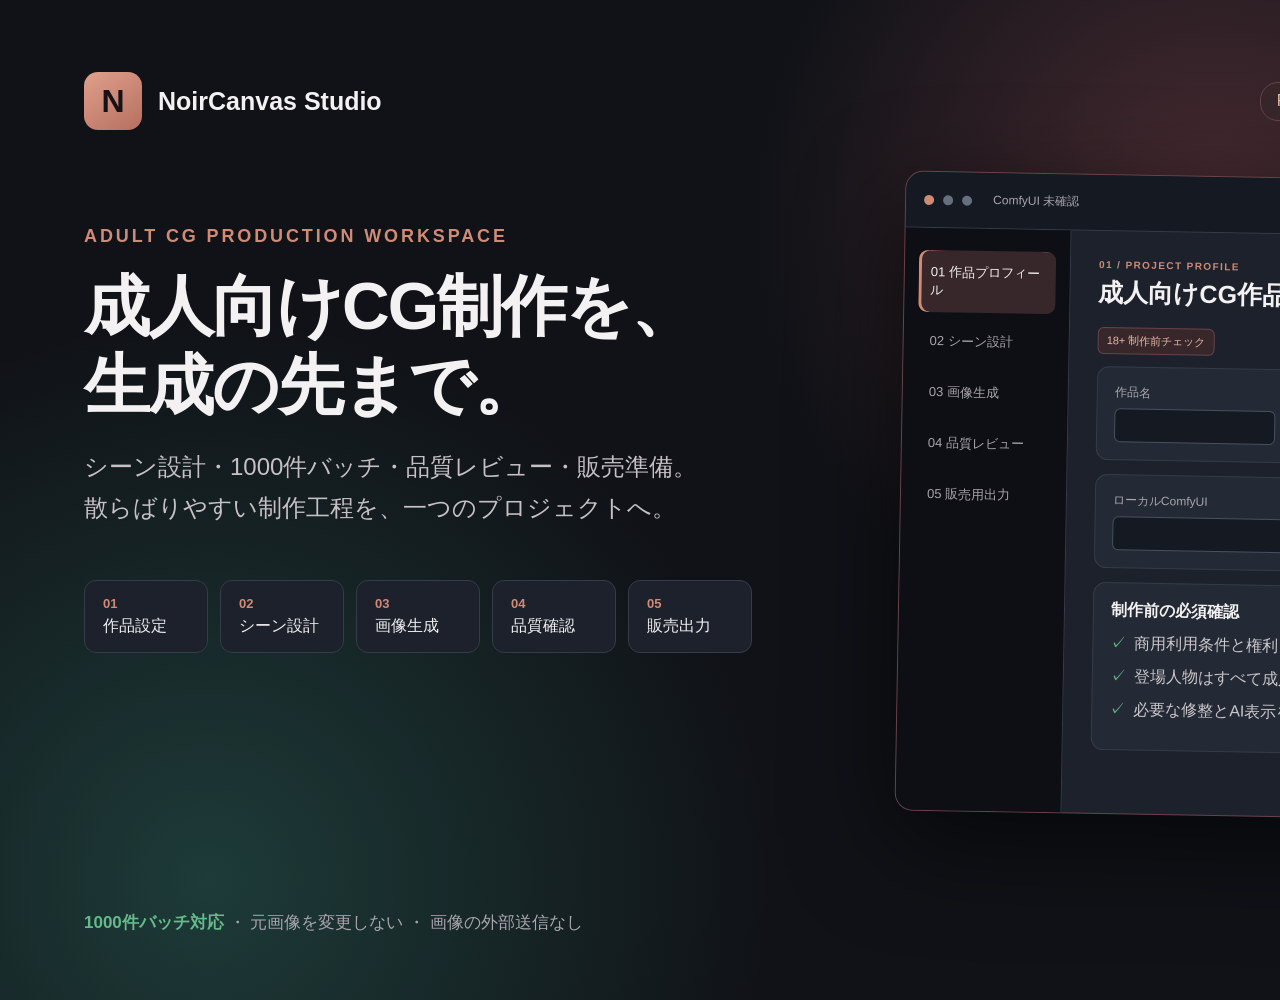
==== promo.html @ 46c73070 "Add matching product hero visual" ====
<!doctype html>
<html lang="ja"><head><meta charset="utf-8"><meta name="viewport" content="width=device-width,initial-scale=1"><title>NoirCanvas Studio</title>
<style>
*{box-sizing:border-box}body{margin:0;background:#101217;color:#f3f1f2;font-family:"Yu Gothic UI",sans-serif;overflow:hidden}.canvas{width:1600px;height:1000px;padding:72px 84px;position:relative;background:radial-gradient(circle at 76% 22%,#492c32 0,transparent 32%),radial-gradient(circle at 13% 88%,#1d3b38 0,transparent 34%),#101217}.top{display:flex;align-items:center;gap:16px}.logo{width:58px;height:58px;border-radius:14px;background:linear-gradient(145deg,#dfa08b,#b66f60);color:#171216;display:grid;place-items:center;font-size:32px;font-weight:800}.brand{font-size:25px;font-weight:700}.badge{margin-left:auto;border:1px solid #68434a;background:#38272a;border-radius:18px;padding:8px 16px;color:#e9b7a6}.hero{width:830px;margin-top:96px}.eyebrow{color:#ce8b76;font-weight:700;letter-spacing:.16em;font-size:18px}.hero h1{font-size:66px;line-height:1.2;margin:20px 0 22px;letter-spacing:-.03em}.hero p{font-size:24px;line-height:1.68;color:#c7c1c5;margin:0}.flow{display:flex;gap:12px;margin-top:52px}.step{background:#1c212b;border:1px solid #343b49;border-radius:12px;padding:15px 18px;min-width:124px}.step b{display:block;color:#ce8b76;font-size:13px;margin-bottom:5px}.step span{font-size:16px}.window{position:absolute;right:70px;top:176px;width:630px;height:640px;background:#1c212b;border:1px solid #68434a;border-radius:18px;box-shadow:0 30px 100px #0009;overflow:hidden;transform:rotate(1deg)}.bar{height:56px;background:#151922;border-bottom:1px solid #343b49;display:flex;align-items:center;padding:0 18px;gap:9px}.dot{width:10px;height:10px;border-radius:50%;background:#65707e}.dot:first-child{background:#ce8b76}.bar span{margin-left:12px;color:#a9a5ad;font-size:12px}.content{display:grid;grid-template-columns:166px 1fr;height:584px}.side{background:#0d0f14;border-right:1px solid #343b49;padding:22px 14px}.nav{padding:13px 12px;margin-bottom:7px;border-radius:9px;color:#a9a5ad;font-size:13px}.nav.active{background:#38272a;color:#f3f1f2;box-shadow:inset 3px 0 #ce8b76}.main{padding:28px}.over{color:#ce8b76;font-size:10px;letter-spacing:.14em;font-weight:700}.title{font-size:25px;font-weight:700;margin:6px 0 18px}.card{background:#242a35;border:1px solid #343b49;border-radius:12px;padding:17px;margin-bottom:14px}.label{color:#a9a5ad;font-size:12px;margin-bottom:7px}.input{height:34px;background:#151922;border:1px solid #465061;border-radius:6px}.row{display:grid;grid-template-columns:1fr 1fr;gap:12px}.check{color:#cbc6ca;margin:12px 0}.check:before{content:'✓';color:#65b98b;margin-right:8px}.adult{display:inline-block;color:#e9b7a6;background:#38272a;border:1px solid #68434a;border-radius:6px;padding:5px 8px;font-size:11px;margin-bottom:12px}.footer{position:absolute;bottom:66px;left:84px;color:#a9a5ad;font-size:17px}.footer b{color:#65b98b}
</style></head><body><div class="canvas">
<div class="top"><div class="logo">N</div><div class="brand">NoirCanvas Studio</div><div class="badge">R-18 / Windows / 完全ローカル</div></div>
<div class="hero"><div class="eyebrow">ADULT CG PRODUCTION WORKSPACE</div><h1>成人向けCG制作を、<br>生成の先まで。</h1><p>シーン設計・1000件バッチ・品質レビュー・販売準備。<br>散らばりやすい制作工程を、一つのプロジェクトへ。</p><div class="flow"><div class="step"><b>01</b><span>作品設定</span></div><div class="step"><b>02</b><span>シーン設計</span></div><div class="step"><b>03</b><span>画像生成</span></div><div class="step"><b>04</b><span>品質確認</span></div><div class="step"><b>05</b><span>販売出力</span></div></div></div>
<div class="window"><div class="bar"><i class="dot"></i><i class="dot"></i><i class="dot"></i><span>ComfyUI 未確認</span></div><div class="content"><div class="side"><div class="nav active">01 作品プロフィール</div><div class="nav">02 シーン設計</div><div class="nav">03 画像生成</div><div class="nav">04 品質レビュー</div><div class="nav">05 販売用出力</div></div><div class="main"><div class="over">01 / PROJECT PROFILE</div><div class="title">成人向けCG作品の設定</div><div class="adult">18+ 制作前チェック</div><div class="row"><div class="card"><div class="label">作品名</div><div class="input"></div></div><div class="card"><div class="label">AI利用区分</div><div class="input"></div></div></div><div class="card"><div class="label">ローカルComfyUI</div><div class="input"></div></div><div class="card"><b>制作前の必須確認</b><div class="check">商用利用条件と権利を確認</div><div class="check">登場人物はすべて成人</div><div class="check">必要な修整とAI表示を確認</div></div></div></div></div>
<div class="footer"><b>1000件バッチ対応</b> ・ 元画像を変更しない ・ 画像の外部送信なし</div>
</div></body></html>
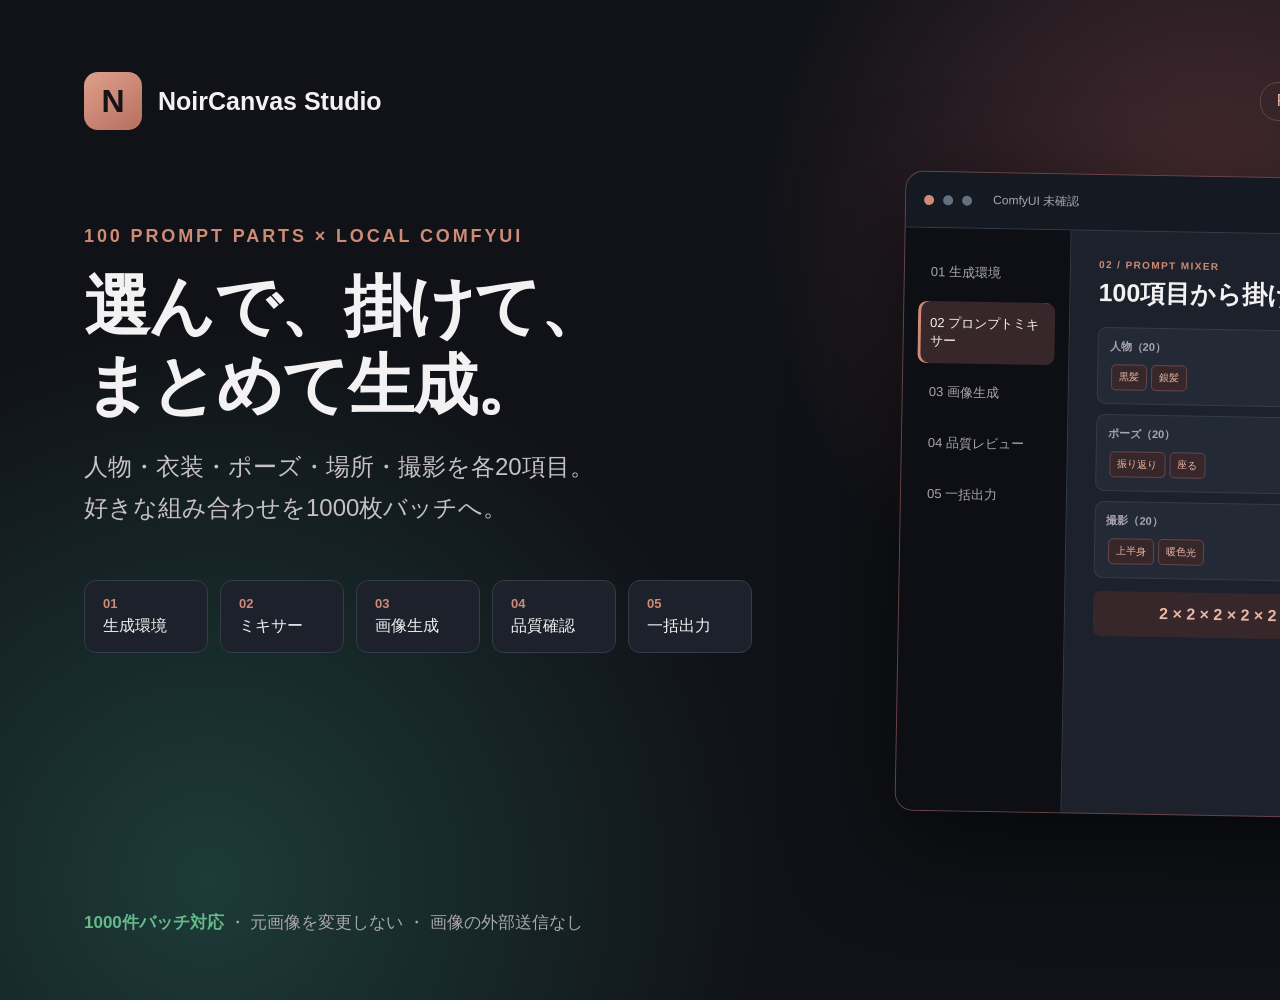
==== commit a6d767e2: "Replace scene workflow with prompt mixer" ====
--- a/promo.html
+++ b/promo.html
@@ -2,9 +2,9 @@
 <html lang="ja"><head><meta charset="utf-8"><meta name="viewport" content="width=device-width,initial-scale=1"><title>NoirCanvas Studio</title>
 <style>
 *{box-sizing:border-box}body{margin:0;background:#101217;color:#f3f1f2;font-family:"Yu Gothic UI",sans-serif;overflow:hidden}.canvas{width:1600px;height:1000px;padding:72px 84px;position:relative;background:radial-gradient(circle at 76% 22%,#492c32 0,transparent 32%),radial-gradient(circle at 13% 88%,#1d3b38 0,transparent 34%),#101217}.top{display:flex;align-items:center;gap:16px}.logo{width:58px;height:58px;border-radius:14px;background:linear-gradient(145deg,#dfa08b,#b66f60);color:#171216;display:grid;place-items:center;font-size:32px;font-weight:800}.brand{font-size:25px;font-weight:700}.badge{margin-left:auto;border:1px solid #68434a;background:#38272a;border-radius:18px;padding:8px 16px;color:#e9b7a6}.hero{width:830px;margin-top:96px}.eyebrow{color:#ce8b76;font-weight:700;letter-spacing:.16em;font-size:18px}.hero h1{font-size:66px;line-height:1.2;margin:20px 0 22px;letter-spacing:-.03em}.hero p{font-size:24px;line-height:1.68;color:#c7c1c5;margin:0}.flow{display:flex;gap:12px;margin-top:52px}.step{background:#1c212b;border:1px solid #343b49;border-radius:12px;padding:15px 18px;min-width:124px}.step b{display:block;color:#ce8b76;font-size:13px;margin-bottom:5px}.step span{font-size:16px}.window{position:absolute;right:70px;top:176px;width:630px;height:640px;background:#1c212b;border:1px solid #68434a;border-radius:18px;box-shadow:0 30px 100px #0009;overflow:hidden;transform:rotate(1deg)}.bar{height:56px;background:#151922;border-bottom:1px solid #343b49;display:flex;align-items:center;padding:0 18px;gap:9px}.dot{width:10px;height:10px;border-radius:50%;background:#65707e}.dot:first-child{background:#ce8b76}.bar span{margin-left:12px;color:#a9a5ad;font-size:12px}.content{display:grid;grid-template-columns:166px 1fr;height:584px}.side{background:#0d0f14;border-right:1px solid #343b49;padding:22px 14px}.nav{padding:13px 12px;margin-bottom:7px;border-radius:9px;color:#a9a5ad;font-size:13px}.nav.active{background:#38272a;color:#f3f1f2;box-shadow:inset 3px 0 #ce8b76}.main{padding:28px}.over{color:#ce8b76;font-size:10px;letter-spacing:.14em;font-weight:700}.title{font-size:25px;font-weight:700;margin:6px 0 18px}.card{background:#242a35;border:1px solid #343b49;border-radius:12px;padding:17px;margin-bottom:14px}.label{color:#a9a5ad;font-size:12px;margin-bottom:7px}.input{height:34px;background:#151922;border:1px solid #465061;border-radius:6px}.row{display:grid;grid-template-columns:1fr 1fr;gap:12px}.check{color:#cbc6ca;margin:12px 0}.check:before{content:'✓';color:#65b98b;margin-right:8px}.adult{display:inline-block;color:#e9b7a6;background:#38272a;border:1px solid #68434a;border-radius:6px;padding:5px 8px;font-size:11px;margin-bottom:12px}.footer{position:absolute;bottom:66px;left:84px;color:#a9a5ad;font-size:17px}.footer b{color:#65b98b}
-</style></head><body><div class="canvas">
+</style><style>.mixgrid{display:grid;grid-template-columns:1fr 1fr;gap:10px}.mix{background:#242a35;border:1px solid #343b49;border-radius:9px;padding:11px}.mix b{display:block;color:#a9a5ad;font-size:11px;margin-bottom:8px}.chip{display:inline-block;background:#38272a;border:1px solid #68434a;border-radius:5px;padding:5px 7px;margin:2px;color:#e9b7a6;font-size:10px}.count{margin-top:13px;background:#38272a;border-radius:8px;padding:12px;color:#e9b7a6;font-weight:700;text-align:center}</style></head><body><div class="canvas">
 <div class="top"><div class="logo">N</div><div class="brand">NoirCanvas Studio</div><div class="badge">R-18 / Windows / 完全ローカル</div></div>
-<div class="hero"><div class="eyebrow">ADULT CG PRODUCTION WORKSPACE</div><h1>成人向けCG制作を、<br>生成の先まで。</h1><p>シーン設計・1000件バッチ・品質レビュー・販売準備。<br>散らばりやすい制作工程を、一つのプロジェクトへ。</p><div class="flow"><div class="step"><b>01</b><span>作品設定</span></div><div class="step"><b>02</b><span>シーン設計</span></div><div class="step"><b>03</b><span>画像生成</span></div><div class="step"><b>04</b><span>品質確認</span></div><div class="step"><b>05</b><span>販売出力</span></div></div></div>
-<div class="window"><div class="bar"><i class="dot"></i><i class="dot"></i><i class="dot"></i><span>ComfyUI 未確認</span></div><div class="content"><div class="side"><div class="nav active">01 作品プロフィール</div><div class="nav">02 シーン設計</div><div class="nav">03 画像生成</div><div class="nav">04 品質レビュー</div><div class="nav">05 販売用出力</div></div><div class="main"><div class="over">01 / PROJECT PROFILE</div><div class="title">成人向けCG作品の設定</div><div class="adult">18+ 制作前チェック</div><div class="row"><div class="card"><div class="label">作品名</div><div class="input"></div></div><div class="card"><div class="label">AI利用区分</div><div class="input"></div></div></div><div class="card"><div class="label">ローカルComfyUI</div><div class="input"></div></div><div class="card"><b>制作前の必須確認</b><div class="check">商用利用条件と権利を確認</div><div class="check">登場人物はすべて成人</div><div class="check">必要な修整とAI表示を確認</div></div></div></div></div>
+<div class="hero"><div class="eyebrow">100 PROMPT PARTS × LOCAL COMFYUI</div><h1>選んで、掛けて、<br>まとめて生成。</h1><p>人物・衣装・ポーズ・場所・撮影を各20項目。<br>好きな組み合わせを1000枚バッチへ。</p><div class="flow"><div class="step"><b>01</b><span>生成環境</span></div><div class="step"><b>02</b><span>ミキサー</span></div><div class="step"><b>03</b><span>画像生成</span></div><div class="step"><b>04</b><span>品質確認</span></div><div class="step"><b>05</b><span>一括出力</span></div></div></div>
+<div class="window"><div class="bar"><i class="dot"></i><i class="dot"></i><i class="dot"></i><span>ComfyUI 未確認</span></div><div class="content"><div class="side"><div class="nav">01 生成環境</div><div class="nav active">02 プロンプトミキサー</div><div class="nav">03 画像生成</div><div class="nav">04 品質レビュー</div><div class="nav">05 一括出力</div></div><div class="main"><div class="over">02 / PROMPT MIXER</div><div class="title">100項目から掛け合わせ</div><div class="mixgrid"><div class="mix"><b>人物（20）</b><span class="chip">黒髪</span><span class="chip">銀髪</span></div><div class="mix"><b>衣装（20）</b><span class="chip">ドレス</span><span class="chip">ランジェリー</span></div><div class="mix"><b>ポーズ（20）</b><span class="chip">振り返り</span><span class="chip">座る</span></div><div class="mix"><b>場所（20）</b><span class="chip">ホテル</span><span class="chip">夜景</span></div><div class="mix"><b>撮影（20）</b><span class="chip">上半身</span><span class="chip">暖色光</span></div><div class="mix"><b>生成方法</b><span class="chip">txt2img</span><span class="chip">img2img</span></div></div><div class="count">2 × 2 × 2 × 2 × 2 = 32パターン / 160枚</div></div></div></div>
 <div class="footer"><b>1000件バッチ対応</b> ・ 元画像を変更しない ・ 画像の外部送信なし</div>
 </div></body></html>
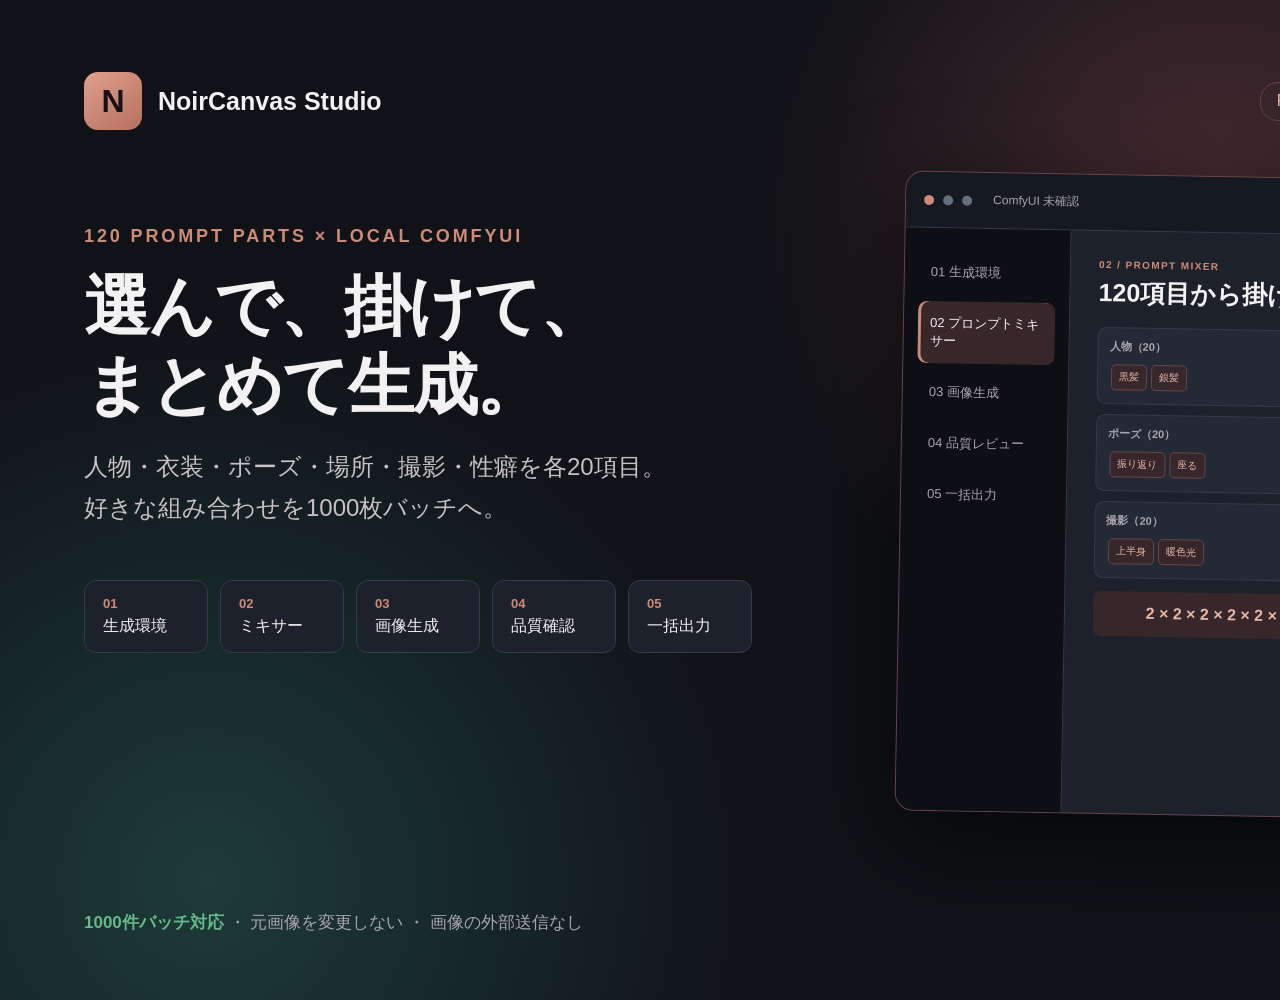
==== commit 795885b6: "Add adult preference prompt mixer" ====
--- a/promo.html
+++ b/promo.html
@@ -4,7 +4,7 @@
 *{box-sizing:border-box}body{margin:0;background:#101217;color:#f3f1f2;font-family:"Yu Gothic UI",sans-serif;overflow:hidden}.canvas{width:1600px;height:1000px;padding:72px 84px;position:relative;background:radial-gradient(circle at 76% 22%,#492c32 0,transparent 32%),radial-gradient(circle at 13% 88%,#1d3b38 0,transparent 34%),#101217}.top{display:flex;align-items:center;gap:16px}.logo{width:58px;height:58px;border-radius:14px;background:linear-gradient(145deg,#dfa08b,#b66f60);color:#171216;display:grid;place-items:center;font-size:32px;font-weight:800}.brand{font-size:25px;font-weight:700}.badge{margin-left:auto;border:1px solid #68434a;background:#38272a;border-radius:18px;padding:8px 16px;color:#e9b7a6}.hero{width:830px;margin-top:96px}.eyebrow{color:#ce8b76;font-weight:700;letter-spacing:.16em;font-size:18px}.hero h1{font-size:66px;line-height:1.2;margin:20px 0 22px;letter-spacing:-.03em}.hero p{font-size:24px;line-height:1.68;color:#c7c1c5;margin:0}.flow{display:flex;gap:12px;margin-top:52px}.step{background:#1c212b;border:1px solid #343b49;border-radius:12px;padding:15px 18px;min-width:124px}.step b{display:block;color:#ce8b76;font-size:13px;margin-bottom:5px}.step span{font-size:16px}.window{position:absolute;right:70px;top:176px;width:630px;height:640px;background:#1c212b;border:1px solid #68434a;border-radius:18px;box-shadow:0 30px 100px #0009;overflow:hidden;transform:rotate(1deg)}.bar{height:56px;background:#151922;border-bottom:1px solid #343b49;display:flex;align-items:center;padding:0 18px;gap:9px}.dot{width:10px;height:10px;border-radius:50%;background:#65707e}.dot:first-child{background:#ce8b76}.bar span{margin-left:12px;color:#a9a5ad;font-size:12px}.content{display:grid;grid-template-columns:166px 1fr;height:584px}.side{background:#0d0f14;border-right:1px solid #343b49;padding:22px 14px}.nav{padding:13px 12px;margin-bottom:7px;border-radius:9px;color:#a9a5ad;font-size:13px}.nav.active{background:#38272a;color:#f3f1f2;box-shadow:inset 3px 0 #ce8b76}.main{padding:28px}.over{color:#ce8b76;font-size:10px;letter-spacing:.14em;font-weight:700}.title{font-size:25px;font-weight:700;margin:6px 0 18px}.card{background:#242a35;border:1px solid #343b49;border-radius:12px;padding:17px;margin-bottom:14px}.label{color:#a9a5ad;font-size:12px;margin-bottom:7px}.input{height:34px;background:#151922;border:1px solid #465061;border-radius:6px}.row{display:grid;grid-template-columns:1fr 1fr;gap:12px}.check{color:#cbc6ca;margin:12px 0}.check:before{content:'✓';color:#65b98b;margin-right:8px}.adult{display:inline-block;color:#e9b7a6;background:#38272a;border:1px solid #68434a;border-radius:6px;padding:5px 8px;font-size:11px;margin-bottom:12px}.footer{position:absolute;bottom:66px;left:84px;color:#a9a5ad;font-size:17px}.footer b{color:#65b98b}
 </style><style>.mixgrid{display:grid;grid-template-columns:1fr 1fr;gap:10px}.mix{background:#242a35;border:1px solid #343b49;border-radius:9px;padding:11px}.mix b{display:block;color:#a9a5ad;font-size:11px;margin-bottom:8px}.chip{display:inline-block;background:#38272a;border:1px solid #68434a;border-radius:5px;padding:5px 7px;margin:2px;color:#e9b7a6;font-size:10px}.count{margin-top:13px;background:#38272a;border-radius:8px;padding:12px;color:#e9b7a6;font-weight:700;text-align:center}</style></head><body><div class="canvas">
 <div class="top"><div class="logo">N</div><div class="brand">NoirCanvas Studio</div><div class="badge">R-18 / Windows / 完全ローカル</div></div>
-<div class="hero"><div class="eyebrow">100 PROMPT PARTS × LOCAL COMFYUI</div><h1>選んで、掛けて、<br>まとめて生成。</h1><p>人物・衣装・ポーズ・場所・撮影を各20項目。<br>好きな組み合わせを1000枚バッチへ。</p><div class="flow"><div class="step"><b>01</b><span>生成環境</span></div><div class="step"><b>02</b><span>ミキサー</span></div><div class="step"><b>03</b><span>画像生成</span></div><div class="step"><b>04</b><span>品質確認</span></div><div class="step"><b>05</b><span>一括出力</span></div></div></div>
-<div class="window"><div class="bar"><i class="dot"></i><i class="dot"></i><i class="dot"></i><span>ComfyUI 未確認</span></div><div class="content"><div class="side"><div class="nav">01 生成環境</div><div class="nav active">02 プロンプトミキサー</div><div class="nav">03 画像生成</div><div class="nav">04 品質レビュー</div><div class="nav">05 一括出力</div></div><div class="main"><div class="over">02 / PROMPT MIXER</div><div class="title">100項目から掛け合わせ</div><div class="mixgrid"><div class="mix"><b>人物（20）</b><span class="chip">黒髪</span><span class="chip">銀髪</span></div><div class="mix"><b>衣装（20）</b><span class="chip">ドレス</span><span class="chip">ランジェリー</span></div><div class="mix"><b>ポーズ（20）</b><span class="chip">振り返り</span><span class="chip">座る</span></div><div class="mix"><b>場所（20）</b><span class="chip">ホテル</span><span class="chip">夜景</span></div><div class="mix"><b>撮影（20）</b><span class="chip">上半身</span><span class="chip">暖色光</span></div><div class="mix"><b>生成方法</b><span class="chip">txt2img</span><span class="chip">img2img</span></div></div><div class="count">2 × 2 × 2 × 2 × 2 = 32パターン / 160枚</div></div></div></div>
+<div class="hero"><div class="eyebrow">120 PROMPT PARTS × LOCAL COMFYUI</div><h1>選んで、掛けて、<br>まとめて生成。</h1><p>人物・衣装・ポーズ・場所・撮影・性癖を各20項目。<br>好きな組み合わせを1000枚バッチへ。</p><div class="flow"><div class="step"><b>01</b><span>生成環境</span></div><div class="step"><b>02</b><span>ミキサー</span></div><div class="step"><b>03</b><span>画像生成</span></div><div class="step"><b>04</b><span>品質確認</span></div><div class="step"><b>05</b><span>一括出力</span></div></div></div>
+<div class="window"><div class="bar"><i class="dot"></i><i class="dot"></i><i class="dot"></i><span>ComfyUI 未確認</span></div><div class="content"><div class="side"><div class="nav">01 生成環境</div><div class="nav active">02 プロンプトミキサー</div><div class="nav">03 画像生成</div><div class="nav">04 品質レビュー</div><div class="nav">05 一括出力</div></div><div class="main"><div class="over">02 / PROMPT MIXER</div><div class="title">120項目から掛け合わせ</div><div class="mixgrid"><div class="mix"><b>人物（20）</b><span class="chip">黒髪</span><span class="chip">銀髪</span></div><div class="mix"><b>衣装（20）</b><span class="chip">ドレス</span><span class="chip">ランジェリー</span></div><div class="mix"><b>ポーズ（20）</b><span class="chip">振り返り</span><span class="chip">座る</span></div><div class="mix"><b>場所（20）</b><span class="chip">ホテル</span><span class="chip">夜景</span></div><div class="mix"><b>撮影（20）</b><span class="chip">上半身</span><span class="chip">暖色光</span></div><div class="mix"><b>性癖・R18（20）</b><span class="chip">黒スト</span><span class="chip">拘束</span></div></div><div class="count">2 × 2 × 2 × 2 × 2 × 2 = 64パターン / 320枚</div></div></div></div>
 <div class="footer"><b>1000件バッチ対応</b> ・ 元画像を変更しない ・ 画像の外部送信なし</div>
 </div></body></html>
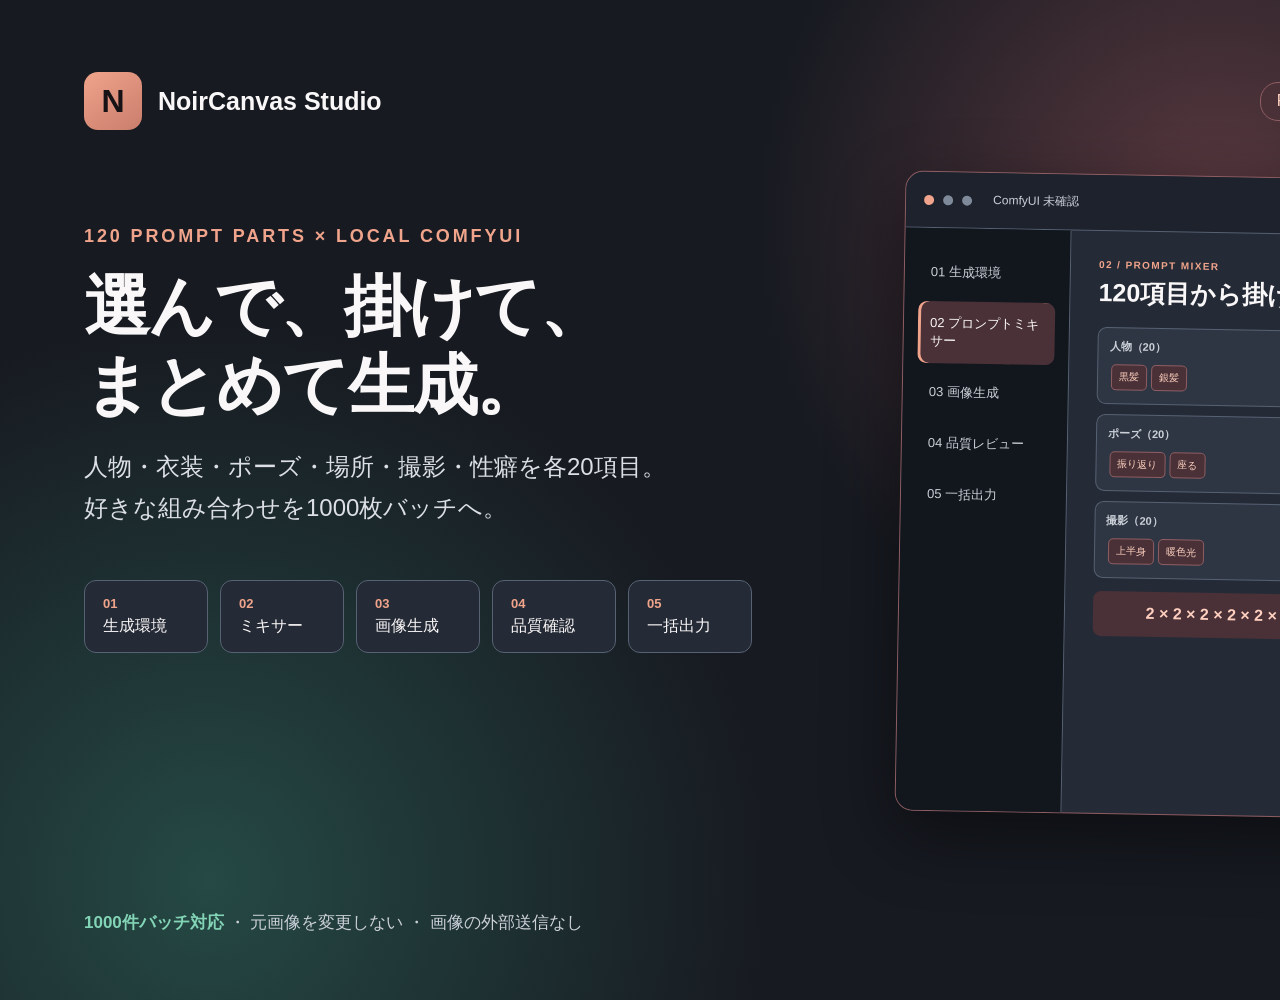
==== commit b89e089a: "Improve mock contrast and visibility" ====
--- a/promo.html
+++ b/promo.html
@@ -1,8 +1,8 @@
 <!doctype html>
 <html lang="ja"><head><meta charset="utf-8"><meta name="viewport" content="width=device-width,initial-scale=1"><title>NoirCanvas Studio</title>
 <style>
-*{box-sizing:border-box}body{margin:0;background:#101217;color:#f3f1f2;font-family:"Yu Gothic UI",sans-serif;overflow:hidden}.canvas{width:1600px;height:1000px;padding:72px 84px;position:relative;background:radial-gradient(circle at 76% 22%,#492c32 0,transparent 32%),radial-gradient(circle at 13% 88%,#1d3b38 0,transparent 34%),#101217}.top{display:flex;align-items:center;gap:16px}.logo{width:58px;height:58px;border-radius:14px;background:linear-gradient(145deg,#dfa08b,#b66f60);color:#171216;display:grid;place-items:center;font-size:32px;font-weight:800}.brand{font-size:25px;font-weight:700}.badge{margin-left:auto;border:1px solid #68434a;background:#38272a;border-radius:18px;padding:8px 16px;color:#e9b7a6}.hero{width:830px;margin-top:96px}.eyebrow{color:#ce8b76;font-weight:700;letter-spacing:.16em;font-size:18px}.hero h1{font-size:66px;line-height:1.2;margin:20px 0 22px;letter-spacing:-.03em}.hero p{font-size:24px;line-height:1.68;color:#c7c1c5;margin:0}.flow{display:flex;gap:12px;margin-top:52px}.step{background:#1c212b;border:1px solid #343b49;border-radius:12px;padding:15px 18px;min-width:124px}.step b{display:block;color:#ce8b76;font-size:13px;margin-bottom:5px}.step span{font-size:16px}.window{position:absolute;right:70px;top:176px;width:630px;height:640px;background:#1c212b;border:1px solid #68434a;border-radius:18px;box-shadow:0 30px 100px #0009;overflow:hidden;transform:rotate(1deg)}.bar{height:56px;background:#151922;border-bottom:1px solid #343b49;display:flex;align-items:center;padding:0 18px;gap:9px}.dot{width:10px;height:10px;border-radius:50%;background:#65707e}.dot:first-child{background:#ce8b76}.bar span{margin-left:12px;color:#a9a5ad;font-size:12px}.content{display:grid;grid-template-columns:166px 1fr;height:584px}.side{background:#0d0f14;border-right:1px solid #343b49;padding:22px 14px}.nav{padding:13px 12px;margin-bottom:7px;border-radius:9px;color:#a9a5ad;font-size:13px}.nav.active{background:#38272a;color:#f3f1f2;box-shadow:inset 3px 0 #ce8b76}.main{padding:28px}.over{color:#ce8b76;font-size:10px;letter-spacing:.14em;font-weight:700}.title{font-size:25px;font-weight:700;margin:6px 0 18px}.card{background:#242a35;border:1px solid #343b49;border-radius:12px;padding:17px;margin-bottom:14px}.label{color:#a9a5ad;font-size:12px;margin-bottom:7px}.input{height:34px;background:#151922;border:1px solid #465061;border-radius:6px}.row{display:grid;grid-template-columns:1fr 1fr;gap:12px}.check{color:#cbc6ca;margin:12px 0}.check:before{content:'✓';color:#65b98b;margin-right:8px}.adult{display:inline-block;color:#e9b7a6;background:#38272a;border:1px solid #68434a;border-radius:6px;padding:5px 8px;font-size:11px;margin-bottom:12px}.footer{position:absolute;bottom:66px;left:84px;color:#a9a5ad;font-size:17px}.footer b{color:#65b98b}
-</style><style>.mixgrid{display:grid;grid-template-columns:1fr 1fr;gap:10px}.mix{background:#242a35;border:1px solid #343b49;border-radius:9px;padding:11px}.mix b{display:block;color:#a9a5ad;font-size:11px;margin-bottom:8px}.chip{display:inline-block;background:#38272a;border:1px solid #68434a;border-radius:5px;padding:5px 7px;margin:2px;color:#e9b7a6;font-size:10px}.count{margin-top:13px;background:#38272a;border-radius:8px;padding:12px;color:#e9b7a6;font-weight:700;text-align:center}</style></head><body><div class="canvas">
+*{box-sizing:border-box}body{margin:0;background:#171a21;color:#faf7f8;font-family:"Yu Gothic UI",sans-serif;overflow:hidden}.canvas{width:1600px;height:1000px;padding:72px 84px;position:relative;background:radial-gradient(circle at 76% 22%,#5b3940 0,transparent 32%),radial-gradient(circle at 13% 88%,#254944 0,transparent 34%),#171a21}.top{display:flex;align-items:center;gap:16px}.logo{width:58px;height:58px;border-radius:14px;background:linear-gradient(145deg,#f0a48b,#c97d6c);color:#171216;display:grid;place-items:center;font-size:32px;font-weight:800}.brand{font-size:25px;font-weight:700}.badge{margin-left:auto;border:1px solid #8f5d62;background:#493137;border-radius:18px;padding:8px 16px;color:#ffd0bf}.hero{width:830px;margin-top:96px}.eyebrow{color:#f0a48b;font-weight:700;letter-spacing:.16em;font-size:18px}.hero h1{font-size:66px;line-height:1.2;margin:20px 0 22px;letter-spacing:-.03em}.hero p{font-size:24px;line-height:1.68;color:#dce0e6;margin:0}.flow{display:flex;gap:12px;margin-top:52px}.step{background:#252b36;border:1px solid #566173;border-radius:12px;padding:15px 18px;min-width:124px}.step b{display:block;color:#f0a48b;font-size:13px;margin-bottom:5px}.step span{font-size:16px}.window{position:absolute;right:70px;top:176px;width:630px;height:640px;background:#252b36;border:1px solid #8f5d62;border-radius:18px;box-shadow:0 24px 70px #0007;overflow:hidden;transform:rotate(1deg)}.bar{height:56px;background:#1d222c;border-bottom:1px solid #566173;display:flex;align-items:center;padding:0 18px;gap:9px}.dot{width:10px;height:10px;border-radius:50%;background:#7e8999}.dot:first-child{background:#f0a48b}.bar span{margin-left:12px;color:#cbd0d8;font-size:12px}.content{display:grid;grid-template-columns:166px 1fr;height:584px}.side{background:#12161d;border-right:1px solid #566173;padding:22px 14px}.nav{padding:13px 12px;margin-bottom:7px;border-radius:9px;color:#cbd0d8;font-size:13px}.nav.active{background:#493137;color:#faf7f8;box-shadow:inset 3px 0 #f0a48b}.main{padding:28px}.over{color:#f0a48b;font-size:10px;letter-spacing:.14em;font-weight:700}.title{font-size:25px;font-weight:700;margin:6px 0 18px}.card{background:#2e3643;border:1px solid #566173;border-radius:12px;padding:17px;margin-bottom:14px}.label{color:#cbd0d8;font-size:12px;margin-bottom:7px}.input{height:34px;background:#202733;border:1px solid #6e7b8e;border-radius:6px}.row{display:grid;grid-template-columns:1fr 1fr;gap:12px}.check{color:#e4e7eb;margin:12px 0}.check:before{content:'✓';color:#83d4b6;margin-right:8px}.adult{display:inline-block;color:#ffd0bf;background:#493137;border:1px solid #8f5d62;border-radius:6px;padding:5px 8px;font-size:11px;margin-bottom:12px}.footer{position:absolute;bottom:66px;left:84px;color:#cbd0d8;font-size:17px}.footer b{color:#83d4b6}
+</style><style>.mixgrid{display:grid;grid-template-columns:1fr 1fr;gap:10px}.mix{background:#2e3643;border:1px solid #566173;border-radius:9px;padding:11px}.mix b{display:block;color:#cbd0d8;font-size:11px;margin-bottom:8px}.chip{display:inline-block;background:#493137;border:1px solid #8f5d62;border-radius:5px;padding:5px 7px;margin:2px;color:#ffd0bf;font-size:10px}.count{margin-top:13px;background:#493137;border-radius:8px;padding:12px;color:#ffd0bf;font-weight:700;text-align:center}</style></head><body><div class="canvas">
 <div class="top"><div class="logo">N</div><div class="brand">NoirCanvas Studio</div><div class="badge">R-18 / Windows / 完全ローカル</div></div>
 <div class="hero"><div class="eyebrow">120 PROMPT PARTS × LOCAL COMFYUI</div><h1>選んで、掛けて、<br>まとめて生成。</h1><p>人物・衣装・ポーズ・場所・撮影・性癖を各20項目。<br>好きな組み合わせを1000枚バッチへ。</p><div class="flow"><div class="step"><b>01</b><span>生成環境</span></div><div class="step"><b>02</b><span>ミキサー</span></div><div class="step"><b>03</b><span>画像生成</span></div><div class="step"><b>04</b><span>品質確認</span></div><div class="step"><b>05</b><span>一括出力</span></div></div></div>
 <div class="window"><div class="bar"><i class="dot"></i><i class="dot"></i><i class="dot"></i><span>ComfyUI 未確認</span></div><div class="content"><div class="side"><div class="nav">01 生成環境</div><div class="nav active">02 プロンプトミキサー</div><div class="nav">03 画像生成</div><div class="nav">04 品質レビュー</div><div class="nav">05 一括出力</div></div><div class="main"><div class="over">02 / PROMPT MIXER</div><div class="title">120項目から掛け合わせ</div><div class="mixgrid"><div class="mix"><b>人物（20）</b><span class="chip">黒髪</span><span class="chip">銀髪</span></div><div class="mix"><b>衣装（20）</b><span class="chip">ドレス</span><span class="chip">ランジェリー</span></div><div class="mix"><b>ポーズ（20）</b><span class="chip">振り返り</span><span class="chip">座る</span></div><div class="mix"><b>場所（20）</b><span class="chip">ホテル</span><span class="chip">夜景</span></div><div class="mix"><b>撮影（20）</b><span class="chip">上半身</span><span class="chip">暖色光</span></div><div class="mix"><b>性癖・R18（20）</b><span class="chip">黒スト</span><span class="chip">拘束</span></div></div><div class="count">2 × 2 × 2 × 2 × 2 × 2 = 64パターン / 320枚</div></div></div></div>
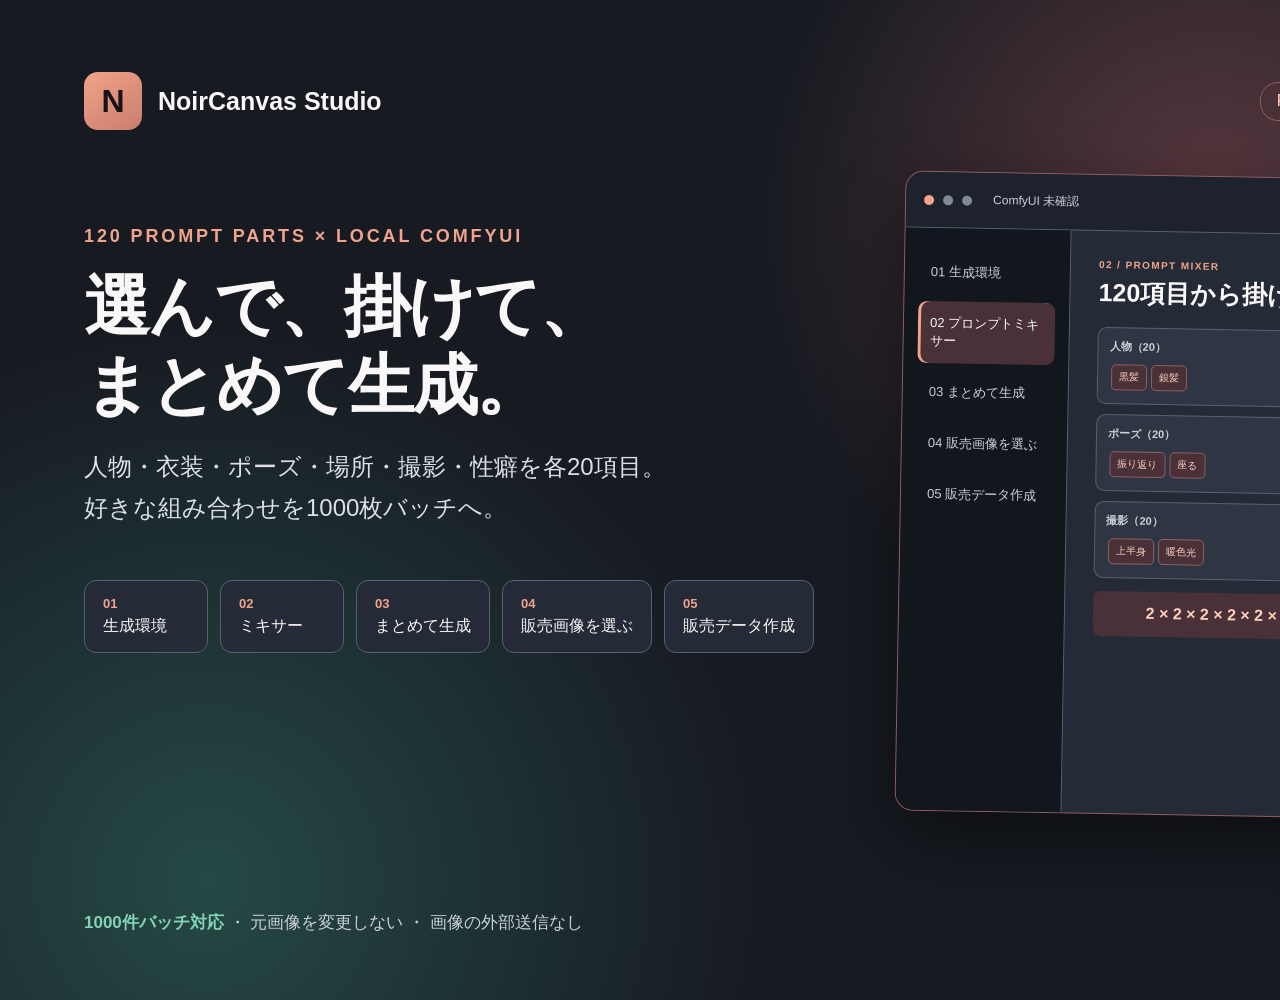
==== commit f958c2da: "Clarify generation review and export steps" ====
--- a/promo.html
+++ b/promo.html
@@ -4,7 +4,7 @@
 *{box-sizing:border-box}body{margin:0;background:#171a21;color:#faf7f8;font-family:"Yu Gothic UI",sans-serif;overflow:hidden}.canvas{width:1600px;height:1000px;padding:72px 84px;position:relative;background:radial-gradient(circle at 76% 22%,#5b3940 0,transparent 32%),radial-gradient(circle at 13% 88%,#254944 0,transparent 34%),#171a21}.top{display:flex;align-items:center;gap:16px}.logo{width:58px;height:58px;border-radius:14px;background:linear-gradient(145deg,#f0a48b,#c97d6c);color:#171216;display:grid;place-items:center;font-size:32px;font-weight:800}.brand{font-size:25px;font-weight:700}.badge{margin-left:auto;border:1px solid #8f5d62;background:#493137;border-radius:18px;padding:8px 16px;color:#ffd0bf}.hero{width:830px;margin-top:96px}.eyebrow{color:#f0a48b;font-weight:700;letter-spacing:.16em;font-size:18px}.hero h1{font-size:66px;line-height:1.2;margin:20px 0 22px;letter-spacing:-.03em}.hero p{font-size:24px;line-height:1.68;color:#dce0e6;margin:0}.flow{display:flex;gap:12px;margin-top:52px}.step{background:#252b36;border:1px solid #566173;border-radius:12px;padding:15px 18px;min-width:124px}.step b{display:block;color:#f0a48b;font-size:13px;margin-bottom:5px}.step span{font-size:16px}.window{position:absolute;right:70px;top:176px;width:630px;height:640px;background:#252b36;border:1px solid #8f5d62;border-radius:18px;box-shadow:0 24px 70px #0007;overflow:hidden;transform:rotate(1deg)}.bar{height:56px;background:#1d222c;border-bottom:1px solid #566173;display:flex;align-items:center;padding:0 18px;gap:9px}.dot{width:10px;height:10px;border-radius:50%;background:#7e8999}.dot:first-child{background:#f0a48b}.bar span{margin-left:12px;color:#cbd0d8;font-size:12px}.content{display:grid;grid-template-columns:166px 1fr;height:584px}.side{background:#12161d;border-right:1px solid #566173;padding:22px 14px}.nav{padding:13px 12px;margin-bottom:7px;border-radius:9px;color:#cbd0d8;font-size:13px}.nav.active{background:#493137;color:#faf7f8;box-shadow:inset 3px 0 #f0a48b}.main{padding:28px}.over{color:#f0a48b;font-size:10px;letter-spacing:.14em;font-weight:700}.title{font-size:25px;font-weight:700;margin:6px 0 18px}.card{background:#2e3643;border:1px solid #566173;border-radius:12px;padding:17px;margin-bottom:14px}.label{color:#cbd0d8;font-size:12px;margin-bottom:7px}.input{height:34px;background:#202733;border:1px solid #6e7b8e;border-radius:6px}.row{display:grid;grid-template-columns:1fr 1fr;gap:12px}.check{color:#e4e7eb;margin:12px 0}.check:before{content:'✓';color:#83d4b6;margin-right:8px}.adult{display:inline-block;color:#ffd0bf;background:#493137;border:1px solid #8f5d62;border-radius:6px;padding:5px 8px;font-size:11px;margin-bottom:12px}.footer{position:absolute;bottom:66px;left:84px;color:#cbd0d8;font-size:17px}.footer b{color:#83d4b6}
 </style><style>.mixgrid{display:grid;grid-template-columns:1fr 1fr;gap:10px}.mix{background:#2e3643;border:1px solid #566173;border-radius:9px;padding:11px}.mix b{display:block;color:#cbd0d8;font-size:11px;margin-bottom:8px}.chip{display:inline-block;background:#493137;border:1px solid #8f5d62;border-radius:5px;padding:5px 7px;margin:2px;color:#ffd0bf;font-size:10px}.count{margin-top:13px;background:#493137;border-radius:8px;padding:12px;color:#ffd0bf;font-weight:700;text-align:center}</style></head><body><div class="canvas">
 <div class="top"><div class="logo">N</div><div class="brand">NoirCanvas Studio</div><div class="badge">R-18 / Windows / 完全ローカル</div></div>
-<div class="hero"><div class="eyebrow">120 PROMPT PARTS × LOCAL COMFYUI</div><h1>選んで、掛けて、<br>まとめて生成。</h1><p>人物・衣装・ポーズ・場所・撮影・性癖を各20項目。<br>好きな組み合わせを1000枚バッチへ。</p><div class="flow"><div class="step"><b>01</b><span>生成環境</span></div><div class="step"><b>02</b><span>ミキサー</span></div><div class="step"><b>03</b><span>画像生成</span></div><div class="step"><b>04</b><span>品質確認</span></div><div class="step"><b>05</b><span>一括出力</span></div></div></div>
-<div class="window"><div class="bar"><i class="dot"></i><i class="dot"></i><i class="dot"></i><span>ComfyUI 未確認</span></div><div class="content"><div class="side"><div class="nav">01 生成環境</div><div class="nav active">02 プロンプトミキサー</div><div class="nav">03 画像生成</div><div class="nav">04 品質レビュー</div><div class="nav">05 一括出力</div></div><div class="main"><div class="over">02 / PROMPT MIXER</div><div class="title">120項目から掛け合わせ</div><div class="mixgrid"><div class="mix"><b>人物（20）</b><span class="chip">黒髪</span><span class="chip">銀髪</span></div><div class="mix"><b>衣装（20）</b><span class="chip">ドレス</span><span class="chip">ランジェリー</span></div><div class="mix"><b>ポーズ（20）</b><span class="chip">振り返り</span><span class="chip">座る</span></div><div class="mix"><b>場所（20）</b><span class="chip">ホテル</span><span class="chip">夜景</span></div><div class="mix"><b>撮影（20）</b><span class="chip">上半身</span><span class="chip">暖色光</span></div><div class="mix"><b>性癖・R18（20）</b><span class="chip">黒スト</span><span class="chip">拘束</span></div></div><div class="count">2 × 2 × 2 × 2 × 2 × 2 = 64パターン / 320枚</div></div></div></div>
+<div class="hero"><div class="eyebrow">120 PROMPT PARTS × LOCAL COMFYUI</div><h1>選んで、掛けて、<br>まとめて生成。</h1><p>人物・衣装・ポーズ・場所・撮影・性癖を各20項目。<br>好きな組み合わせを1000枚バッチへ。</p><div class="flow"><div class="step"><b>01</b><span>生成環境</span></div><div class="step"><b>02</b><span>ミキサー</span></div><div class="step"><b>03</b><span>まとめて生成</span></div><div class="step"><b>04</b><span>販売画像を選ぶ</span></div><div class="step"><b>05</b><span>販売データ作成</span></div></div></div>
+<div class="window"><div class="bar"><i class="dot"></i><i class="dot"></i><i class="dot"></i><span>ComfyUI 未確認</span></div><div class="content"><div class="side"><div class="nav">01 生成環境</div><div class="nav active">02 プロンプトミキサー</div><div class="nav">03 まとめて生成</div><div class="nav">04 販売画像を選ぶ</div><div class="nav">05 販売データ作成</div></div><div class="main"><div class="over">02 / PROMPT MIXER</div><div class="title">120項目から掛け合わせ</div><div class="mixgrid"><div class="mix"><b>人物（20）</b><span class="chip">黒髪</span><span class="chip">銀髪</span></div><div class="mix"><b>衣装（20）</b><span class="chip">ドレス</span><span class="chip">ランジェリー</span></div><div class="mix"><b>ポーズ（20）</b><span class="chip">振り返り</span><span class="chip">座る</span></div><div class="mix"><b>場所（20）</b><span class="chip">ホテル</span><span class="chip">夜景</span></div><div class="mix"><b>撮影（20）</b><span class="chip">上半身</span><span class="chip">暖色光</span></div><div class="mix"><b>性癖・R18（20）</b><span class="chip">黒スト</span><span class="chip">拘束</span></div></div><div class="count">2 × 2 × 2 × 2 × 2 × 2 = 64パターン / 320枚</div></div></div></div>
 <div class="footer"><b>1000件バッチ対応</b> ・ 元画像を変更しない ・ 画像の外部送信なし</div>
 </div></body></html>
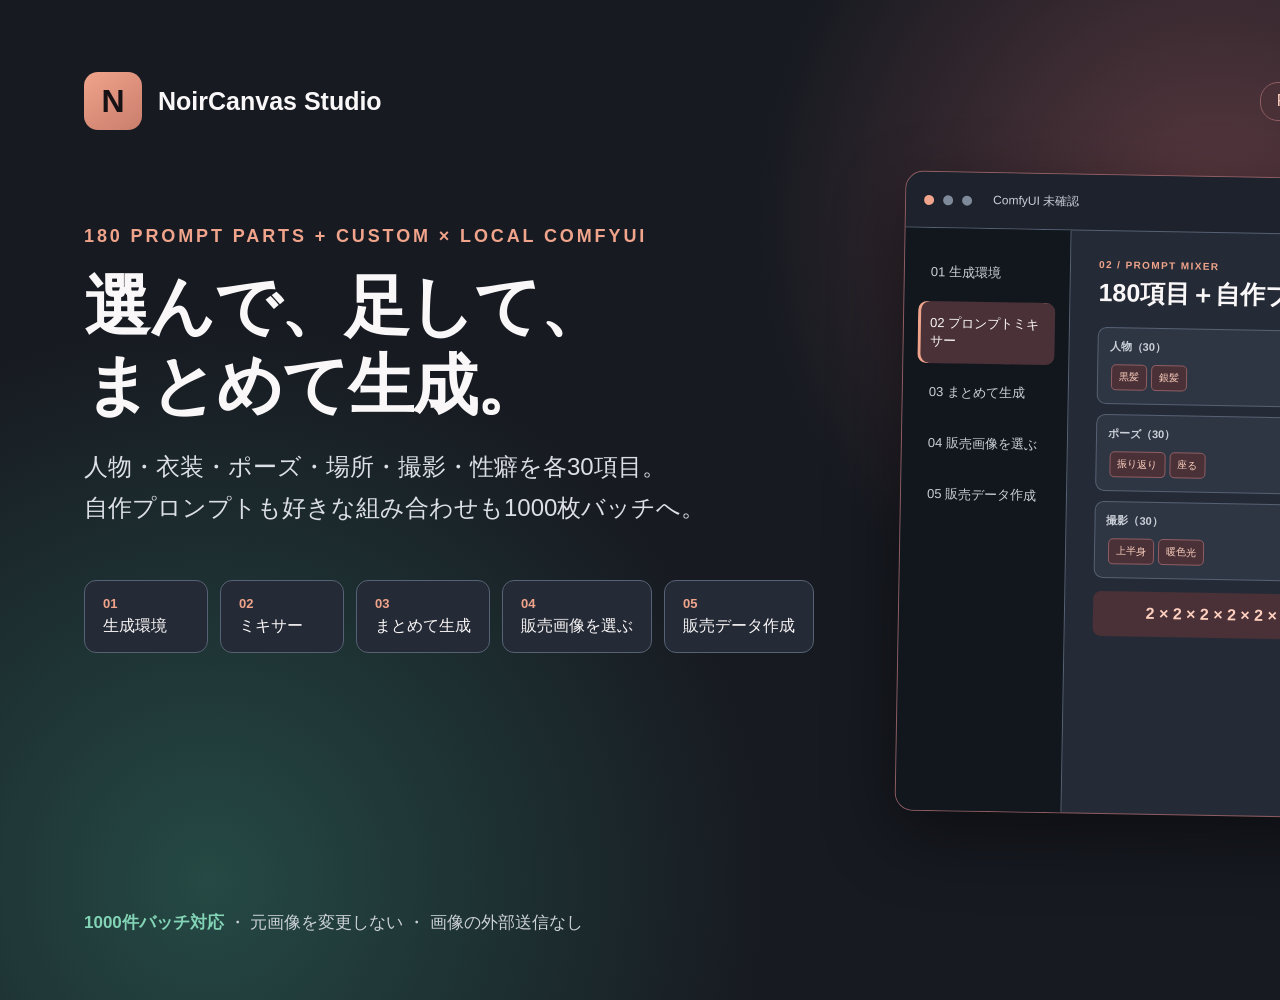
==== commit 7634ef46: "Expand prompt mixer with custom categories" ====
--- a/promo.html
+++ b/promo.html
@@ -4,7 +4,7 @@
 *{box-sizing:border-box}body{margin:0;background:#171a21;color:#faf7f8;font-family:"Yu Gothic UI",sans-serif;overflow:hidden}.canvas{width:1600px;height:1000px;padding:72px 84px;position:relative;background:radial-gradient(circle at 76% 22%,#5b3940 0,transparent 32%),radial-gradient(circle at 13% 88%,#254944 0,transparent 34%),#171a21}.top{display:flex;align-items:center;gap:16px}.logo{width:58px;height:58px;border-radius:14px;background:linear-gradient(145deg,#f0a48b,#c97d6c);color:#171216;display:grid;place-items:center;font-size:32px;font-weight:800}.brand{font-size:25px;font-weight:700}.badge{margin-left:auto;border:1px solid #8f5d62;background:#493137;border-radius:18px;padding:8px 16px;color:#ffd0bf}.hero{width:830px;margin-top:96px}.eyebrow{color:#f0a48b;font-weight:700;letter-spacing:.16em;font-size:18px}.hero h1{font-size:66px;line-height:1.2;margin:20px 0 22px;letter-spacing:-.03em}.hero p{font-size:24px;line-height:1.68;color:#dce0e6;margin:0}.flow{display:flex;gap:12px;margin-top:52px}.step{background:#252b36;border:1px solid #566173;border-radius:12px;padding:15px 18px;min-width:124px}.step b{display:block;color:#f0a48b;font-size:13px;margin-bottom:5px}.step span{font-size:16px}.window{position:absolute;right:70px;top:176px;width:630px;height:640px;background:#252b36;border:1px solid #8f5d62;border-radius:18px;box-shadow:0 24px 70px #0007;overflow:hidden;transform:rotate(1deg)}.bar{height:56px;background:#1d222c;border-bottom:1px solid #566173;display:flex;align-items:center;padding:0 18px;gap:9px}.dot{width:10px;height:10px;border-radius:50%;background:#7e8999}.dot:first-child{background:#f0a48b}.bar span{margin-left:12px;color:#cbd0d8;font-size:12px}.content{display:grid;grid-template-columns:166px 1fr;height:584px}.side{background:#12161d;border-right:1px solid #566173;padding:22px 14px}.nav{padding:13px 12px;margin-bottom:7px;border-radius:9px;color:#cbd0d8;font-size:13px}.nav.active{background:#493137;color:#faf7f8;box-shadow:inset 3px 0 #f0a48b}.main{padding:28px}.over{color:#f0a48b;font-size:10px;letter-spacing:.14em;font-weight:700}.title{font-size:25px;font-weight:700;margin:6px 0 18px}.card{background:#2e3643;border:1px solid #566173;border-radius:12px;padding:17px;margin-bottom:14px}.label{color:#cbd0d8;font-size:12px;margin-bottom:7px}.input{height:34px;background:#202733;border:1px solid #6e7b8e;border-radius:6px}.row{display:grid;grid-template-columns:1fr 1fr;gap:12px}.check{color:#e4e7eb;margin:12px 0}.check:before{content:'✓';color:#83d4b6;margin-right:8px}.adult{display:inline-block;color:#ffd0bf;background:#493137;border:1px solid #8f5d62;border-radius:6px;padding:5px 8px;font-size:11px;margin-bottom:12px}.footer{position:absolute;bottom:66px;left:84px;color:#cbd0d8;font-size:17px}.footer b{color:#83d4b6}
 </style><style>.mixgrid{display:grid;grid-template-columns:1fr 1fr;gap:10px}.mix{background:#2e3643;border:1px solid #566173;border-radius:9px;padding:11px}.mix b{display:block;color:#cbd0d8;font-size:11px;margin-bottom:8px}.chip{display:inline-block;background:#493137;border:1px solid #8f5d62;border-radius:5px;padding:5px 7px;margin:2px;color:#ffd0bf;font-size:10px}.count{margin-top:13px;background:#493137;border-radius:8px;padding:12px;color:#ffd0bf;font-weight:700;text-align:center}</style></head><body><div class="canvas">
 <div class="top"><div class="logo">N</div><div class="brand">NoirCanvas Studio</div><div class="badge">R-18 / Windows / 完全ローカル</div></div>
-<div class="hero"><div class="eyebrow">120 PROMPT PARTS × LOCAL COMFYUI</div><h1>選んで、掛けて、<br>まとめて生成。</h1><p>人物・衣装・ポーズ・場所・撮影・性癖を各20項目。<br>好きな組み合わせを1000枚バッチへ。</p><div class="flow"><div class="step"><b>01</b><span>生成環境</span></div><div class="step"><b>02</b><span>ミキサー</span></div><div class="step"><b>03</b><span>まとめて生成</span></div><div class="step"><b>04</b><span>販売画像を選ぶ</span></div><div class="step"><b>05</b><span>販売データ作成</span></div></div></div>
-<div class="window"><div class="bar"><i class="dot"></i><i class="dot"></i><i class="dot"></i><span>ComfyUI 未確認</span></div><div class="content"><div class="side"><div class="nav">01 生成環境</div><div class="nav active">02 プロンプトミキサー</div><div class="nav">03 まとめて生成</div><div class="nav">04 販売画像を選ぶ</div><div class="nav">05 販売データ作成</div></div><div class="main"><div class="over">02 / PROMPT MIXER</div><div class="title">120項目から掛け合わせ</div><div class="mixgrid"><div class="mix"><b>人物（20）</b><span class="chip">黒髪</span><span class="chip">銀髪</span></div><div class="mix"><b>衣装（20）</b><span class="chip">ドレス</span><span class="chip">ランジェリー</span></div><div class="mix"><b>ポーズ（20）</b><span class="chip">振り返り</span><span class="chip">座る</span></div><div class="mix"><b>場所（20）</b><span class="chip">ホテル</span><span class="chip">夜景</span></div><div class="mix"><b>撮影（20）</b><span class="chip">上半身</span><span class="chip">暖色光</span></div><div class="mix"><b>性癖・R18（20）</b><span class="chip">黒スト</span><span class="chip">拘束</span></div></div><div class="count">2 × 2 × 2 × 2 × 2 × 2 = 64パターン / 320枚</div></div></div></div>
+<div class="hero"><div class="eyebrow">180 PROMPT PARTS + CUSTOM × LOCAL COMFYUI</div><h1>選んで、足して、<br>まとめて生成。</h1><p>人物・衣装・ポーズ・場所・撮影・性癖を各30項目。<br>自作プロンプトも好きな組み合わせも1000枚バッチへ。</p><div class="flow"><div class="step"><b>01</b><span>生成環境</span></div><div class="step"><b>02</b><span>ミキサー</span></div><div class="step"><b>03</b><span>まとめて生成</span></div><div class="step"><b>04</b><span>販売画像を選ぶ</span></div><div class="step"><b>05</b><span>販売データ作成</span></div></div></div>
+<div class="window"><div class="bar"><i class="dot"></i><i class="dot"></i><i class="dot"></i><span>ComfyUI 未確認</span></div><div class="content"><div class="side"><div class="nav">01 生成環境</div><div class="nav active">02 プロンプトミキサー</div><div class="nav">03 まとめて生成</div><div class="nav">04 販売画像を選ぶ</div><div class="nav">05 販売データ作成</div></div><div class="main"><div class="over">02 / PROMPT MIXER</div><div class="title">180項目＋自作プロンプト</div><div class="mixgrid"><div class="mix"><b>人物（30）</b><span class="chip">黒髪</span><span class="chip">銀髪</span></div><div class="mix"><b>衣装（30）</b><span class="chip">ドレス</span><span class="chip">自作衣装</span></div><div class="mix"><b>ポーズ（30）</b><span class="chip">振り返り</span><span class="chip">座る</span></div><div class="mix"><b>場所（30）</b><span class="chip">ホテル</span><span class="chip">夜景</span></div><div class="mix"><b>撮影（30）</b><span class="chip">上半身</span><span class="chip">暖色光</span></div><div class="mix"><b>性癖・R18（30）</b><span class="chip">黒スト</span><span class="chip">鏡越し</span></div></div><div class="count">2 × 2 × 2 × 2 × 2 × 2 = 64パターン / 320枚</div></div></div></div>
 <div class="footer"><b>1000件バッチ対応</b> ・ 元画像を変更しない ・ 画像の外部送信なし</div>
 </div></body></html>
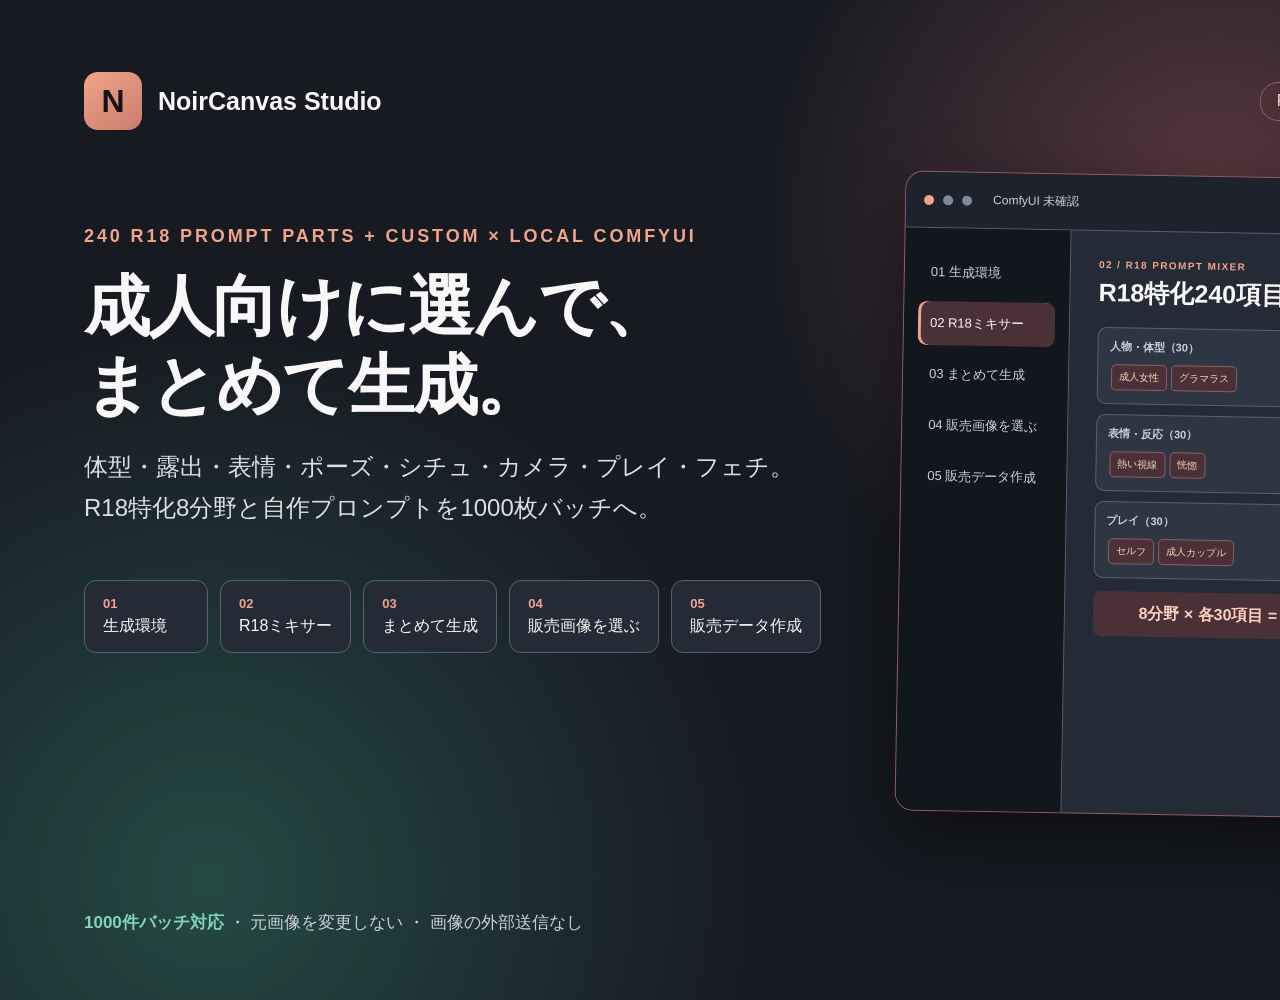
==== commit 446167f1: "Refocus prompt mixer on R18 production" ====
--- a/promo.html
+++ b/promo.html
@@ -4,7 +4,7 @@
 *{box-sizing:border-box}body{margin:0;background:#171a21;color:#faf7f8;font-family:"Yu Gothic UI",sans-serif;overflow:hidden}.canvas{width:1600px;height:1000px;padding:72px 84px;position:relative;background:radial-gradient(circle at 76% 22%,#5b3940 0,transparent 32%),radial-gradient(circle at 13% 88%,#254944 0,transparent 34%),#171a21}.top{display:flex;align-items:center;gap:16px}.logo{width:58px;height:58px;border-radius:14px;background:linear-gradient(145deg,#f0a48b,#c97d6c);color:#171216;display:grid;place-items:center;font-size:32px;font-weight:800}.brand{font-size:25px;font-weight:700}.badge{margin-left:auto;border:1px solid #8f5d62;background:#493137;border-radius:18px;padding:8px 16px;color:#ffd0bf}.hero{width:830px;margin-top:96px}.eyebrow{color:#f0a48b;font-weight:700;letter-spacing:.16em;font-size:18px}.hero h1{font-size:66px;line-height:1.2;margin:20px 0 22px;letter-spacing:-.03em}.hero p{font-size:24px;line-height:1.68;color:#dce0e6;margin:0}.flow{display:flex;gap:12px;margin-top:52px}.step{background:#252b36;border:1px solid #566173;border-radius:12px;padding:15px 18px;min-width:124px}.step b{display:block;color:#f0a48b;font-size:13px;margin-bottom:5px}.step span{font-size:16px}.window{position:absolute;right:70px;top:176px;width:630px;height:640px;background:#252b36;border:1px solid #8f5d62;border-radius:18px;box-shadow:0 24px 70px #0007;overflow:hidden;transform:rotate(1deg)}.bar{height:56px;background:#1d222c;border-bottom:1px solid #566173;display:flex;align-items:center;padding:0 18px;gap:9px}.dot{width:10px;height:10px;border-radius:50%;background:#7e8999}.dot:first-child{background:#f0a48b}.bar span{margin-left:12px;color:#cbd0d8;font-size:12px}.content{display:grid;grid-template-columns:166px 1fr;height:584px}.side{background:#12161d;border-right:1px solid #566173;padding:22px 14px}.nav{padding:13px 12px;margin-bottom:7px;border-radius:9px;color:#cbd0d8;font-size:13px}.nav.active{background:#493137;color:#faf7f8;box-shadow:inset 3px 0 #f0a48b}.main{padding:28px}.over{color:#f0a48b;font-size:10px;letter-spacing:.14em;font-weight:700}.title{font-size:25px;font-weight:700;margin:6px 0 18px}.card{background:#2e3643;border:1px solid #566173;border-radius:12px;padding:17px;margin-bottom:14px}.label{color:#cbd0d8;font-size:12px;margin-bottom:7px}.input{height:34px;background:#202733;border:1px solid #6e7b8e;border-radius:6px}.row{display:grid;grid-template-columns:1fr 1fr;gap:12px}.check{color:#e4e7eb;margin:12px 0}.check:before{content:'✓';color:#83d4b6;margin-right:8px}.adult{display:inline-block;color:#ffd0bf;background:#493137;border:1px solid #8f5d62;border-radius:6px;padding:5px 8px;font-size:11px;margin-bottom:12px}.footer{position:absolute;bottom:66px;left:84px;color:#cbd0d8;font-size:17px}.footer b{color:#83d4b6}
 </style><style>.mixgrid{display:grid;grid-template-columns:1fr 1fr;gap:10px}.mix{background:#2e3643;border:1px solid #566173;border-radius:9px;padding:11px}.mix b{display:block;color:#cbd0d8;font-size:11px;margin-bottom:8px}.chip{display:inline-block;background:#493137;border:1px solid #8f5d62;border-radius:5px;padding:5px 7px;margin:2px;color:#ffd0bf;font-size:10px}.count{margin-top:13px;background:#493137;border-radius:8px;padding:12px;color:#ffd0bf;font-weight:700;text-align:center}</style></head><body><div class="canvas">
 <div class="top"><div class="logo">N</div><div class="brand">NoirCanvas Studio</div><div class="badge">R-18 / Windows / 完全ローカル</div></div>
-<div class="hero"><div class="eyebrow">180 PROMPT PARTS + CUSTOM × LOCAL COMFYUI</div><h1>選んで、足して、<br>まとめて生成。</h1><p>人物・衣装・ポーズ・場所・撮影・性癖を各30項目。<br>自作プロンプトも好きな組み合わせも1000枚バッチへ。</p><div class="flow"><div class="step"><b>01</b><span>生成環境</span></div><div class="step"><b>02</b><span>ミキサー</span></div><div class="step"><b>03</b><span>まとめて生成</span></div><div class="step"><b>04</b><span>販売画像を選ぶ</span></div><div class="step"><b>05</b><span>販売データ作成</span></div></div></div>
-<div class="window"><div class="bar"><i class="dot"></i><i class="dot"></i><i class="dot"></i><span>ComfyUI 未確認</span></div><div class="content"><div class="side"><div class="nav">01 生成環境</div><div class="nav active">02 プロンプトミキサー</div><div class="nav">03 まとめて生成</div><div class="nav">04 販売画像を選ぶ</div><div class="nav">05 販売データ作成</div></div><div class="main"><div class="over">02 / PROMPT MIXER</div><div class="title">180項目＋自作プロンプト</div><div class="mixgrid"><div class="mix"><b>人物（30）</b><span class="chip">黒髪</span><span class="chip">銀髪</span></div><div class="mix"><b>衣装（30）</b><span class="chip">ドレス</span><span class="chip">自作衣装</span></div><div class="mix"><b>ポーズ（30）</b><span class="chip">振り返り</span><span class="chip">座る</span></div><div class="mix"><b>場所（30）</b><span class="chip">ホテル</span><span class="chip">夜景</span></div><div class="mix"><b>撮影（30）</b><span class="chip">上半身</span><span class="chip">暖色光</span></div><div class="mix"><b>性癖・R18（30）</b><span class="chip">黒スト</span><span class="chip">鏡越し</span></div></div><div class="count">2 × 2 × 2 × 2 × 2 × 2 = 64パターン / 320枚</div></div></div></div>
+<div class="hero"><div class="eyebrow">240 R18 PROMPT PARTS + CUSTOM × LOCAL COMFYUI</div><h1>成人向けに選んで、<br>まとめて生成。</h1><p>体型・露出・表情・ポーズ・シチュ・カメラ・プレイ・フェチ。<br>R18特化8分野と自作プロンプトを1000枚バッチへ。</p><div class="flow"><div class="step"><b>01</b><span>生成環境</span></div><div class="step"><b>02</b><span>R18ミキサー</span></div><div class="step"><b>03</b><span>まとめて生成</span></div><div class="step"><b>04</b><span>販売画像を選ぶ</span></div><div class="step"><b>05</b><span>販売データ作成</span></div></div></div>
+<div class="window"><div class="bar"><i class="dot"></i><i class="dot"></i><i class="dot"></i><span>ComfyUI 未確認</span></div><div class="content"><div class="side"><div class="nav">01 生成環境</div><div class="nav active">02 R18ミキサー</div><div class="nav">03 まとめて生成</div><div class="nav">04 販売画像を選ぶ</div><div class="nav">05 販売データ作成</div></div><div class="main"><div class="over">02 / R18 PROMPT MIXER</div><div class="title">R18特化240項目＋自作</div><div class="mixgrid"><div class="mix"><b>人物・体型（30）</b><span class="chip">成人女性</span><span class="chip">グラマラス</span></div><div class="mix"><b>衣装・露出（30）</b><span class="chip">ランジェリー</span><span class="chip">全裸</span></div><div class="mix"><b>表情・反応（30）</b><span class="chip">熱い視線</span><span class="chip">恍惚</span></div><div class="mix"><b>R18ポーズ（30）</b><span class="chip">開脚</span><span class="chip">四つん這い</span></div><div class="mix"><b>プレイ（30）</b><span class="chip">セルフ</span><span class="chip">成人カップル</span></div><div class="mix"><b>フェチ・質感（30）</b><span class="chip">濡れ肌</span><span class="chip">黒スト</span></div></div><div class="count">8分野 × 各30項目 = 240項目 / 1000件バッチ</div></div></div></div>
 <div class="footer"><b>1000件バッチ対応</b> ・ 元画像を変更しない ・ 画像の外部送信なし</div>
 </div></body></html>
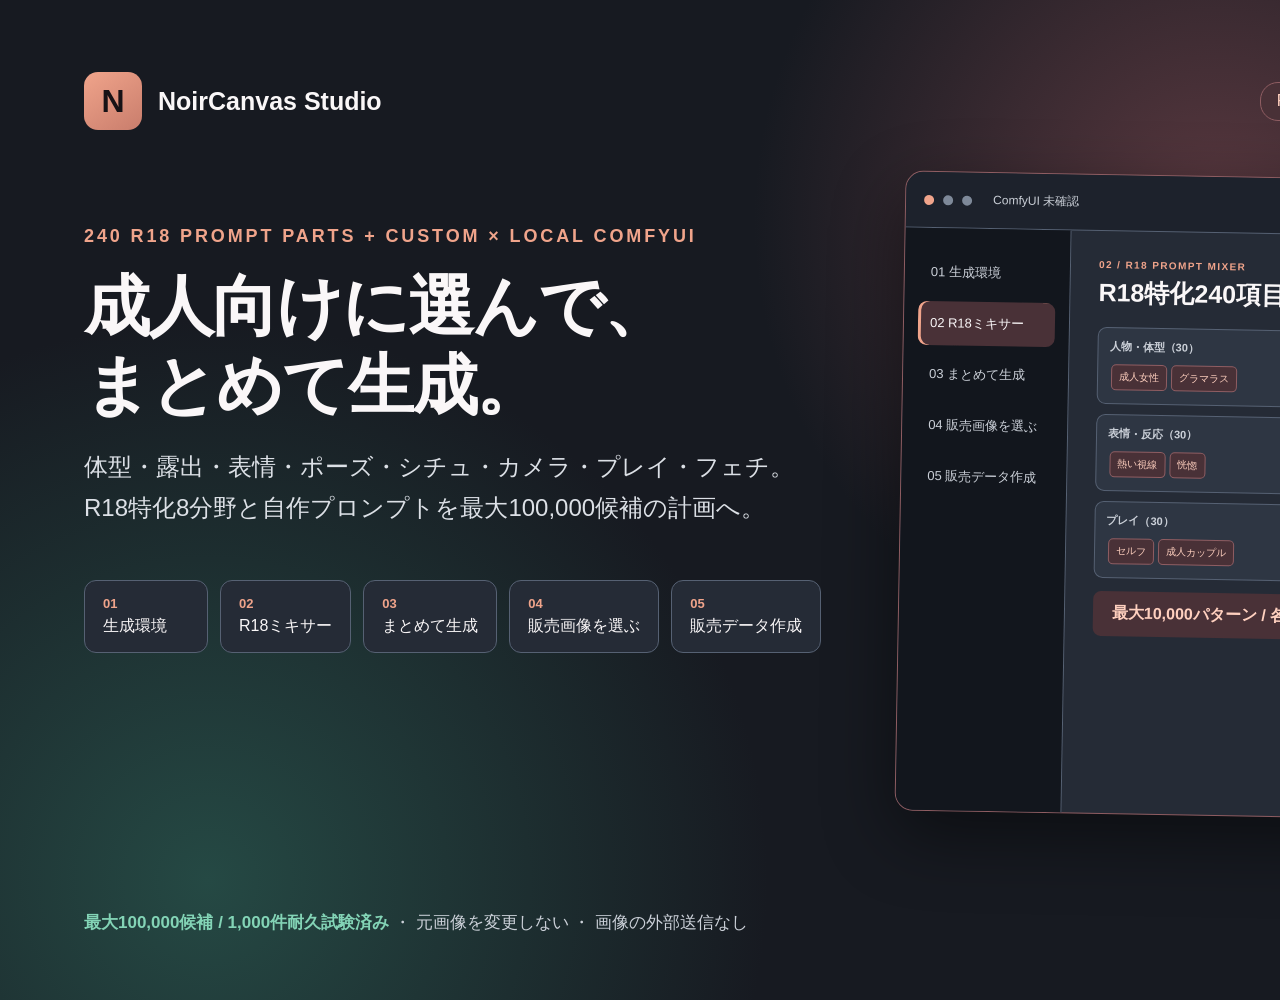
==== commit 3d95f7d4: "Improve generation and review workflow" ====
--- a/promo.html
+++ b/promo.html
@@ -4,7 +4,7 @@
 *{box-sizing:border-box}body{margin:0;background:#171a21;color:#faf7f8;font-family:"Yu Gothic UI",sans-serif;overflow:hidden}.canvas{width:1600px;height:1000px;padding:72px 84px;position:relative;background:radial-gradient(circle at 76% 22%,#5b3940 0,transparent 32%),radial-gradient(circle at 13% 88%,#254944 0,transparent 34%),#171a21}.top{display:flex;align-items:center;gap:16px}.logo{width:58px;height:58px;border-radius:14px;background:linear-gradient(145deg,#f0a48b,#c97d6c);color:#171216;display:grid;place-items:center;font-size:32px;font-weight:800}.brand{font-size:25px;font-weight:700}.badge{margin-left:auto;border:1px solid #8f5d62;background:#493137;border-radius:18px;padding:8px 16px;color:#ffd0bf}.hero{width:830px;margin-top:96px}.eyebrow{color:#f0a48b;font-weight:700;letter-spacing:.16em;font-size:18px}.hero h1{font-size:66px;line-height:1.2;margin:20px 0 22px;letter-spacing:-.03em}.hero p{font-size:24px;line-height:1.68;color:#dce0e6;margin:0}.flow{display:flex;gap:12px;margin-top:52px}.step{background:#252b36;border:1px solid #566173;border-radius:12px;padding:15px 18px;min-width:124px}.step b{display:block;color:#f0a48b;font-size:13px;margin-bottom:5px}.step span{font-size:16px}.window{position:absolute;right:70px;top:176px;width:630px;height:640px;background:#252b36;border:1px solid #8f5d62;border-radius:18px;box-shadow:0 24px 70px #0007;overflow:hidden;transform:rotate(1deg)}.bar{height:56px;background:#1d222c;border-bottom:1px solid #566173;display:flex;align-items:center;padding:0 18px;gap:9px}.dot{width:10px;height:10px;border-radius:50%;background:#7e8999}.dot:first-child{background:#f0a48b}.bar span{margin-left:12px;color:#cbd0d8;font-size:12px}.content{display:grid;grid-template-columns:166px 1fr;height:584px}.side{background:#12161d;border-right:1px solid #566173;padding:22px 14px}.nav{padding:13px 12px;margin-bottom:7px;border-radius:9px;color:#cbd0d8;font-size:13px}.nav.active{background:#493137;color:#faf7f8;box-shadow:inset 3px 0 #f0a48b}.main{padding:28px}.over{color:#f0a48b;font-size:10px;letter-spacing:.14em;font-weight:700}.title{font-size:25px;font-weight:700;margin:6px 0 18px}.card{background:#2e3643;border:1px solid #566173;border-radius:12px;padding:17px;margin-bottom:14px}.label{color:#cbd0d8;font-size:12px;margin-bottom:7px}.input{height:34px;background:#202733;border:1px solid #6e7b8e;border-radius:6px}.row{display:grid;grid-template-columns:1fr 1fr;gap:12px}.check{color:#e4e7eb;margin:12px 0}.check:before{content:'✓';color:#83d4b6;margin-right:8px}.adult{display:inline-block;color:#ffd0bf;background:#493137;border:1px solid #8f5d62;border-radius:6px;padding:5px 8px;font-size:11px;margin-bottom:12px}.footer{position:absolute;bottom:66px;left:84px;color:#cbd0d8;font-size:17px}.footer b{color:#83d4b6}
 </style><style>.mixgrid{display:grid;grid-template-columns:1fr 1fr;gap:10px}.mix{background:#2e3643;border:1px solid #566173;border-radius:9px;padding:11px}.mix b{display:block;color:#cbd0d8;font-size:11px;margin-bottom:8px}.chip{display:inline-block;background:#493137;border:1px solid #8f5d62;border-radius:5px;padding:5px 7px;margin:2px;color:#ffd0bf;font-size:10px}.count{margin-top:13px;background:#493137;border-radius:8px;padding:12px;color:#ffd0bf;font-weight:700;text-align:center}</style></head><body><div class="canvas">
 <div class="top"><div class="logo">N</div><div class="brand">NoirCanvas Studio</div><div class="badge">R-18 / Windows / 完全ローカル</div></div>
-<div class="hero"><div class="eyebrow">240 R18 PROMPT PARTS + CUSTOM × LOCAL COMFYUI</div><h1>成人向けに選んで、<br>まとめて生成。</h1><p>体型・露出・表情・ポーズ・シチュ・カメラ・プレイ・フェチ。<br>R18特化8分野と自作プロンプトを1000枚バッチへ。</p><div class="flow"><div class="step"><b>01</b><span>生成環境</span></div><div class="step"><b>02</b><span>R18ミキサー</span></div><div class="step"><b>03</b><span>まとめて生成</span></div><div class="step"><b>04</b><span>販売画像を選ぶ</span></div><div class="step"><b>05</b><span>販売データ作成</span></div></div></div>
-<div class="window"><div class="bar"><i class="dot"></i><i class="dot"></i><i class="dot"></i><span>ComfyUI 未確認</span></div><div class="content"><div class="side"><div class="nav">01 生成環境</div><div class="nav active">02 R18ミキサー</div><div class="nav">03 まとめて生成</div><div class="nav">04 販売画像を選ぶ</div><div class="nav">05 販売データ作成</div></div><div class="main"><div class="over">02 / R18 PROMPT MIXER</div><div class="title">R18特化240項目＋自作</div><div class="mixgrid"><div class="mix"><b>人物・体型（30）</b><span class="chip">成人女性</span><span class="chip">グラマラス</span></div><div class="mix"><b>衣装・露出（30）</b><span class="chip">ランジェリー</span><span class="chip">全裸</span></div><div class="mix"><b>表情・反応（30）</b><span class="chip">熱い視線</span><span class="chip">恍惚</span></div><div class="mix"><b>R18ポーズ（30）</b><span class="chip">開脚</span><span class="chip">四つん這い</span></div><div class="mix"><b>プレイ（30）</b><span class="chip">セルフ</span><span class="chip">成人カップル</span></div><div class="mix"><b>フェチ・質感（30）</b><span class="chip">濡れ肌</span><span class="chip">黒スト</span></div></div><div class="count">8分野 × 各30項目 = 240項目 / 1000件バッチ</div></div></div></div>
-<div class="footer"><b>1000件バッチ対応</b> ・ 元画像を変更しない ・ 画像の外部送信なし</div>
+<div class="hero"><div class="eyebrow">240 R18 PROMPT PARTS + CUSTOM × LOCAL COMFYUI</div><h1>成人向けに選んで、<br>まとめて生成。</h1><p>体型・露出・表情・ポーズ・シチュ・カメラ・プレイ・フェチ。<br>R18特化8分野と自作プロンプトを最大100,000候補の計画へ。</p><div class="flow"><div class="step"><b>01</b><span>生成環境</span></div><div class="step"><b>02</b><span>R18ミキサー</span></div><div class="step"><b>03</b><span>まとめて生成</span></div><div class="step"><b>04</b><span>販売画像を選ぶ</span></div><div class="step"><b>05</b><span>販売データ作成</span></div></div></div>
+<div class="window"><div class="bar"><i class="dot"></i><i class="dot"></i><i class="dot"></i><span>ComfyUI 未確認</span></div><div class="content"><div class="side"><div class="nav">01 生成環境</div><div class="nav active">02 R18ミキサー</div><div class="nav">03 まとめて生成</div><div class="nav">04 販売画像を選ぶ</div><div class="nav">05 販売データ作成</div></div><div class="main"><div class="over">02 / R18 PROMPT MIXER</div><div class="title">R18特化240項目＋自作</div><div class="mixgrid"><div class="mix"><b>人物・体型（30）</b><span class="chip">成人女性</span><span class="chip">グラマラス</span></div><div class="mix"><b>衣装・露出（30）</b><span class="chip">ランジェリー</span><span class="chip">全裸</span></div><div class="mix"><b>表情・反応（30）</b><span class="chip">熱い視線</span><span class="chip">恍惚</span></div><div class="mix"><b>R18ポーズ（30）</b><span class="chip">開脚</span><span class="chip">四つん這い</span></div><div class="mix"><b>プレイ（30）</b><span class="chip">セルフ</span><span class="chip">成人カップル</span></div><div class="mix"><b>フェチ・質感（30）</b><span class="chip">濡れ肌</span><span class="chip">黒スト</span></div></div><div class="count">最大10,000パターン / 各100候補 / 全体100,000候補</div></div></div></div>
+<div class="footer"><b>最大100,000候補 / 1,000件耐久試験済み</b> ・ 元画像を変更しない ・ 画像の外部送信なし</div>
 </div></body></html>
